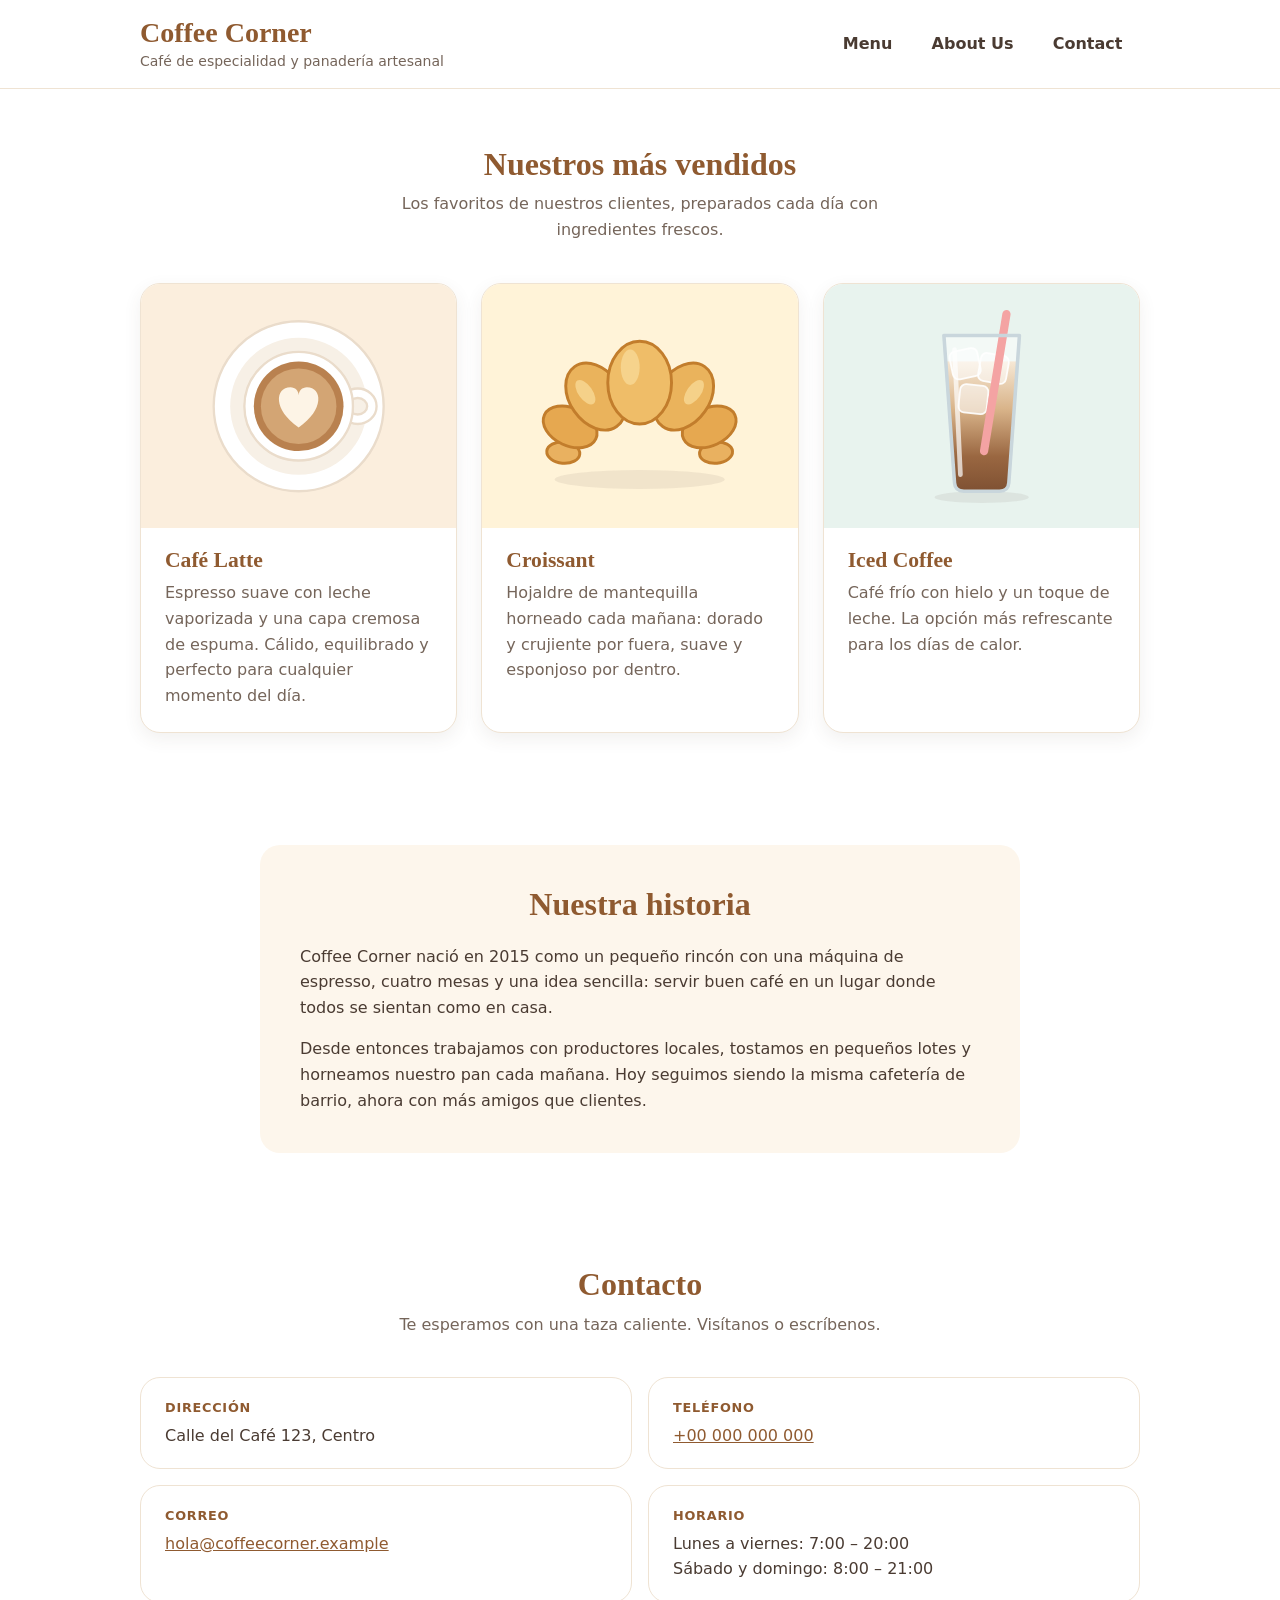
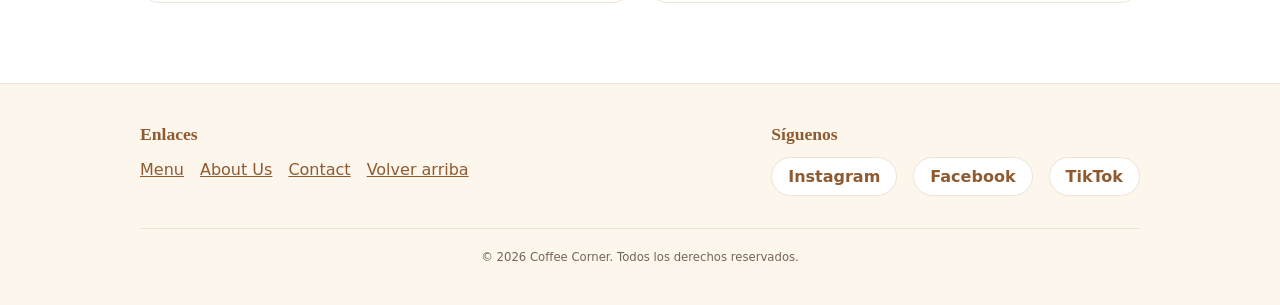
==== index.html @ d5e6cba1 "Add Coffee Corner landing page Single-file HTML/CSS page with header and nav, best-sellers cards (la" ====
<!DOCTYPE html>
<html lang="es">
<head>
  <meta charset="UTF-8">
  <meta name="viewport" content="width=device-width, initial-scale=1.0">
  <meta name="description" content="Coffee Corner: cafetería de barrio con café de especialidad y panadería artesanal.">
  <title>Coffee Corner</title>

  <style>
    /* ==========================================================
       1. VARIABLES Y ESTILOS BASE
       Los colores y el radio de los bordes están aquí arriba:
       cámbialos en un solo lugar y se actualiza toda la página.
       ========================================================== */
    :root {
      --color-fondo: #ffffff;
      --color-crema: #fdf6ec;      /* fondo suave de secciones y pie */
      --color-borde: #efe3d3;
      --color-texto: #4a3b32;
      --color-texto-suave: #75655a;
      --color-acento: #c8895a;
      --color-acento-oscuro: #8f5a30;  /* para títulos y enlaces (buen contraste) */
      --radio: 20px;
      --sombra: 0 6px 18px rgba(74, 59, 50, 0.08);
    }

    *,
    *::before,
    *::after {
      box-sizing: border-box;
    }

    html {
      scroll-behavior: smooth;
    }

    body {
      margin: 0;
      font-family: "Segoe UI", system-ui, -apple-system, Roboto, Helvetica, Arial, sans-serif;
      line-height: 1.6;
      color: var(--color-texto);
      background: var(--color-fondo);
    }

    h1, h2, h3 {
      font-family: Georgia, "Times New Roman", serif;
      line-height: 1.2;
      color: var(--color-acento-oscuro);
    }

    a {
      color: var(--color-acento-oscuro);
    }

    a:focus-visible {
      outline: 3px solid var(--color-acento);
      outline-offset: 3px;
      border-radius: 8px;
    }

    /* Contenedor que centra el contenido y limita su ancho */
    .contenedor {
      width: min(1000px, 100% - 2rem);
      margin-inline: auto;
    }

    /* ==========================================================
       2. ENCABEZADO (nombre + menú de navegación)
       ========================================================== */
    .encabezado {
      position: sticky;
      top: 0;
      z-index: 10;
      background: var(--color-fondo);
      border-bottom: 1px solid var(--color-borde);
    }

    .encabezado__contenido {
      display: flex;
      flex-wrap: wrap;
      align-items: center;
      justify-content: space-between;
      gap: 0.75rem 1.5rem;
      padding-block: 1rem;
    }

    .marca h1 {
      margin: 0;
      font-size: 1.75rem;
    }

    .marca p {
      margin: 0;
      font-size: 0.875rem;
      color: var(--color-texto-suave);
    }

    .menu-principal ul {
      display: flex;
      flex-wrap: wrap;
      gap: 0.25rem;
      margin: 0;
      padding: 0;
      list-style: none;
    }

    .menu-principal a {
      display: block;
      padding: 0.5rem 1.1rem;
      border-radius: 999px;
      color: var(--color-texto);
      font-weight: 600;
      text-decoration: none;
      transition: background-color 0.2s, color 0.2s;
    }

    .menu-principal a:hover {
      background: var(--color-crema);
      color: var(--color-acento-oscuro);
    }

    /* ==========================================================
       3. SECCIONES (estilos compartidos)
       ========================================================== */
    .seccion {
      padding-block: 3.5rem;
      scroll-margin-top: 5rem;   /* evita que el encabezado tape el título */
    }

    .seccion__titulo {
      margin: 0 0 0.5rem;
      text-align: center;
      font-size: 2rem;
    }

    .seccion__intro {
      max-width: 540px;
      margin: 0 auto 2.5rem;
      text-align: center;
      color: var(--color-texto-suave);
    }

    /* ==========================================================
       4. MÁS VENDIDOS (tarjetas)
       ========================================================== */
    .tarjetas {
      display: grid;
      grid-template-columns: repeat(auto-fit, minmax(240px, 1fr));
      gap: 1.5rem;
    }

    .tarjeta {
      overflow: hidden;
      background: var(--color-fondo);
      border: 1px solid var(--color-borde);
      border-radius: var(--radio);
      box-shadow: var(--sombra);
      transition: transform 0.2s;
    }

    .tarjeta:hover {
      transform: translateY(-4px);
    }

    /* Zona de la imagen: cada tarjeta define su color de fondo con --tono */
    .tarjeta__imagen {
      margin: 0;
      padding: 1rem;
      background: var(--tono, var(--color-crema));
    }

    .tarjeta__imagen svg {
      display: block;
      width: 100%;
      height: auto;
    }

    .tarjeta__texto {
      padding: 1.25rem 1.5rem 1.5rem;
    }

    .tarjeta__texto h3 {
      margin: 0 0 0.4rem;
      font-size: 1.35rem;
    }

    .tarjeta__texto p {
      margin: 0;
      color: var(--color-texto-suave);
    }

    /* ==========================================================
       5. NUESTRA HISTORIA
       ========================================================== */
    .historia {
      max-width: 760px;
      margin-inline: auto;
      padding: 2.5rem;
      background: var(--color-crema);
      border-radius: var(--radio);
    }

    .historia .seccion__titulo {
      margin-bottom: 1.25rem;
    }

    .historia p {
      margin: 0 0 1rem;
    }

    .historia p:last-child {
      margin-bottom: 0;
    }

    /* ==========================================================
       6. CONTACTO
       ========================================================== */
    .contacto {
      display: grid;
      grid-template-columns: repeat(2, 1fr);   /* 2 x 2 en pantallas grandes */
      gap: 1rem;
      font-style: normal;   /* <address> viene en cursiva por defecto */
    }

    .contacto__dato {
      margin: 0;            /* quita el margen que trae <dl> por defecto */
      padding: 1.25rem 1.5rem;
      border: 1px solid var(--color-borde);
      border-radius: var(--radio);
      overflow-wrap: anywhere;   /* evita que un correo largo se salga de la caja */
    }

    .contacto__dato dt {
      margin-bottom: 0.25rem;
      font-size: 0.8rem;
      font-weight: 700;
      letter-spacing: 0.06em;
      text-transform: uppercase;
      color: var(--color-acento-oscuro);
    }

    .contacto__dato dd {
      margin: 0;
    }

    /* ==========================================================
       7. PIE DE PÁGINA
       ========================================================== */
    .pie {
      margin-top: 1.5rem;
      padding-block: 2.5rem 1.5rem;
      background: var(--color-crema);
      border-top: 1px solid var(--color-borde);
    }

    .pie__enlaces {
      display: flex;
      flex-wrap: wrap;
      justify-content: space-between;
      gap: 1.5rem 3rem;
    }

    .pie h2 {
      margin: 0 0 0.75rem;
      font-size: 1.1rem;
    }

    .pie ul {
      display: flex;
      flex-wrap: wrap;
      gap: 0.5rem 1rem;
      margin: 0;
      padding: 0;
      list-style: none;
    }

    /* Las redes sociales se muestran como "píldoras" redondeadas */
    .pie__redes a {
      display: inline-block;
      padding: 0.35rem 1rem;
      background: var(--color-fondo);
      border: 1px solid var(--color-borde);
      border-radius: 999px;
      text-decoration: none;
      font-weight: 600;
      transition: background-color 0.2s;
    }

    .pie__redes a:hover {
      background: var(--color-borde);
    }

    .pie__derechos {
      margin-top: 2rem;
      padding-top: 1rem;
      border-top: 1px solid var(--color-borde);
      text-align: center;
      font-size: 0.875rem;
      color: var(--color-texto-suave);
    }

    /* ==========================================================
       8. AJUSTES PARA PANTALLAS PEQUEÑAS Y ACCESIBILIDAD
       ========================================================== */
    @media (max-width: 600px) {
      .encabezado__contenido {
        justify-content: center;
        text-align: center;
      }

      .seccion {
        padding-block: 2.5rem;
      }

      .historia {
        padding: 1.5rem;
      }

      .contacto {
        grid-template-columns: 1fr;   /* una columna en móvil */
      }
    }

    @media (prefers-reduced-motion: reduce) {
      html {
        scroll-behavior: auto;
      }

      .tarjeta {
        transition: none;
      }

      .tarjeta:hover {
        transform: none;
      }
    }
  </style>
</head>

<body id="inicio">

  <!-- ================= ENCABEZADO ================= -->
  <header class="encabezado">
    <div class="contenedor encabezado__contenido">

      <div class="marca">
        <h1>Coffee Corner</h1>
        <p>Café de especialidad y panadería artesanal</p>
      </div>

      <nav class="menu-principal" aria-label="Menú principal">
        <ul>
          <li><a href="#menu">Menu</a></li>
          <li><a href="#about">About Us</a></li>
          <li><a href="#contact">Contact</a></li>
        </ul>
      </nav>

    </div>
  </header>

  <!-- ================= CONTENIDO PRINCIPAL ================= -->
  <main>

    <!-- ---------- Más vendidos ---------- -->
    <section id="menu" class="seccion contenedor" aria-labelledby="titulo-menu">
      <h2 id="titulo-menu" class="seccion__titulo">Nuestros más vendidos</h2>
      <p class="seccion__intro">
        Los favoritos de nuestros clientes, preparados cada día con ingredientes frescos.
      </p>

      <div class="tarjetas">

        <!-- Tarjeta 1: Café latte -->
        <article class="tarjeta">
          <figure class="tarjeta__imagen" style="--tono: #fbeedd;">
            <svg viewBox="0 0 240 180" role="img" aria-label="Taza de café latte con un corazón de espuma, vista desde arriba">
              <!-- Platillo -->
              <circle cx="120" cy="90" r="72" fill="#ffffff" stroke="#eadccb" stroke-width="2"/>
              <circle cx="120" cy="90" r="58" fill="#f7f0e6"/>
              <!-- Asa de la taza -->
              <ellipse cx="170" cy="90" rx="12" ry="11" fill="none" stroke="#eadccb" stroke-width="10"/>
              <ellipse cx="170" cy="90" rx="12" ry="11" fill="none" stroke="#ffffff" stroke-width="6"/>
              <!-- Taza y café -->
              <circle cx="120" cy="90" r="46" fill="#ffffff" stroke="#eadccb" stroke-width="2"/>
              <circle cx="120" cy="90" r="38" fill="#b9814f"/>
              <circle cx="120" cy="90" r="32" fill="#d3a574"/>
              <!-- Corazón de espuma (latte art) -->
              <path d="M120 108 C98 93 100 74 113 74 C117 74 120 77 120 81 C120 77 123 74 127 74 C140 74 142 93 120 108 Z" fill="#fdf4e6"/>
            </svg>
          </figure>
          <div class="tarjeta__texto">
            <h3>Café Latte</h3>
            <p>Espresso suave con leche vaporizada y una capa cremosa de espuma. Cálido, equilibrado y perfecto para cualquier momento del día.</p>
          </div>
        </article>

        <!-- Tarjeta 2: Croissant -->
        <article class="tarjeta">
          <figure class="tarjeta__imagen" style="--tono: #fff3d8;">
            <svg viewBox="0 0 240 180" role="img" aria-label="Croissant dorado">
              <!-- Sombra -->
              <ellipse cx="120" cy="152" rx="72" ry="8" fill="#4a3b32" opacity="0.08"/>
              <!-- Cada tramo del croissant es una elipse girada siguiendo un arco -->
              <g stroke="#c27d2c" stroke-width="2.5">
                <!-- Puntas -->
                <g transform="translate(55.3 129.3) rotate(-85)"><ellipse rx="9" ry="14" fill="#e9b160"/></g>
                <g transform="translate(184.7 129.3) rotate(85)"><ellipse rx="9" ry="14" fill="#e9b160"/></g>
                <!-- Tramos exteriores -->
                <g transform="translate(61.1 107.5) rotate(-65)"><ellipse rx="16" ry="24" fill="#e6a850"/></g>
                <g transform="translate(178.9 107.5) rotate(65)"><ellipse rx="16" ry="24" fill="#e6a850"/></g>
                <!-- Tramos intermedios -->
                <g transform="translate(82.7 81.8) rotate(-35)">
                  <ellipse rx="22" ry="31" fill="#eab35c"/>
                  <ellipse cx="-5" cy="-8" rx="6" ry="12" fill="#f8d995" stroke="none" opacity="0.8"/>
                </g>
                <g transform="translate(157.3 81.8) rotate(35)">
                  <ellipse rx="22" ry="31" fill="#eab35c"/>
                  <ellipse cx="5" cy="-8" rx="6" ry="12" fill="#f8d995" stroke="none" opacity="0.8"/>
                </g>
                <!-- Tramo central (el más grande, va encima) -->
                <ellipse cx="120" cy="70" rx="27" ry="35" fill="#efbd68"/>
                <ellipse cx="112" cy="57" rx="8" ry="15" fill="#f8d995" stroke="none" opacity="0.8"/>
              </g>
            </svg>
          </figure>
          <div class="tarjeta__texto">
            <h3>Croissant</h3>
            <p>Hojaldre de mantequilla horneado cada mañana: dorado y crujiente por fuera, suave y esponjoso por dentro.</p>
          </div>
        </article>

        <!-- Tarjeta 3: Iced coffee -->
        <article class="tarjeta">
          <figure class="tarjeta__imagen" style="--tono: #e8f3ee;">
            <svg viewBox="0 0 240 180" role="img" aria-label="Vaso de iced coffee con hielo y pajilla">
              <defs>
                <!-- Forma interior del vaso: recorta el café para que no se salga -->
                <clipPath id="forma-vaso">
                  <path d="M88 30 L152 30 L143 155 Q142.5 162 135 162 L105 162 Q97.5 162 97 155 Z"/>
                </clipPath>
                <!-- Degradado de leche (arriba) a café (abajo) -->
                <linearGradient id="degradado-cafe" x1="0" y1="0" x2="0" y2="1">
                  <stop offset="0" stop-color="#f6e8d5"/>
                  <stop offset="0.35" stop-color="#d9b48a"/>
                  <stop offset="0.7" stop-color="#9a6741"/>
                  <stop offset="1" stop-color="#7a4d30"/>
                </linearGradient>
              </defs>

              <!-- Sombra -->
              <ellipse cx="120" cy="167" rx="40" ry="5" fill="#4a3b32" opacity="0.08"/>
              <!-- Vidrio vacío -->
              <path d="M88 30 L152 30 L143 155 Q142.5 162 135 162 L105 162 Q97.5 162 97 155 Z" fill="#ffffff" fill-opacity="0.5"/>
              <!-- Café con leche -->
              <g clip-path="url(#forma-vaso)">
                <rect x="80" y="52" width="80" height="115" fill="url(#degradado-cafe)"/>
              </g>
              <!-- Cubos de hielo -->
              <g fill="#ffffff" fill-opacity="0.55" stroke="#ffffff" stroke-opacity="0.9" stroke-width="1.5">
                <rect x="94" y="42" width="24" height="24" rx="5" transform="rotate(-12 106 54)"/>
                <rect x="118" y="46" width="24" height="24" rx="5" transform="rotate(10 130 58)"/>
                <rect x="101" y="72" width="24" height="24" rx="5" transform="rotate(6 113 84)"/>
              </g>
              <!-- Pajilla -->
              <line x1="141" y1="12" x2="122" y2="128" stroke="#f4a3a3" stroke-width="7" stroke-linecap="round"/>
              <!-- Contorno y brillo del vaso -->
              <path d="M88 30 L152 30 L143 155 Q142.5 162 135 162 L105 162 Q97.5 162 97 155 Z" fill="none" stroke="#c9d6dc" stroke-width="3" stroke-linejoin="round"/>
              <path d="M97 42 L102 148" stroke="#ffffff" stroke-width="4" stroke-linecap="round" opacity="0.7"/>
            </svg>
          </figure>
          <div class="tarjeta__texto">
            <h3>Iced Coffee</h3>
            <p>Café frío con hielo y un toque de leche. La opción más refrescante para los días de calor.</p>
          </div>
        </article>

      </div>
    </section>

    <!-- ---------- Nuestra historia ---------- -->
    <section id="about" class="seccion contenedor" aria-labelledby="titulo-historia">
      <div class="historia">
        <h2 id="titulo-historia" class="seccion__titulo">Nuestra historia</h2>
        <p>
          Coffee Corner nació en 2015 como un pequeño rincón con una máquina de espresso,
          cuatro mesas y una idea sencilla: servir buen café en un lugar donde todos se
          sientan como en casa.
        </p>
        <p>
          Desde entonces trabajamos con productores locales, tostamos en pequeños lotes y
          horneamos nuestro pan cada mañana. Hoy seguimos siendo la misma cafetería de barrio,
          ahora con más amigos que clientes.
        </p>
      </div>
    </section>

    <!-- ---------- Contacto ---------- -->
    <section id="contact" class="seccion contenedor" aria-labelledby="titulo-contacto">
      <h2 id="titulo-contacto" class="seccion__titulo">Contacto</h2>
      <p class="seccion__intro">
        Te esperamos con una taza caliente. Visítanos o escríbenos.
      </p>

      <address class="contacto">
        <dl class="contacto__dato">
          <dt>Dirección</dt>
          <dd>Calle del Café 123, Centro</dd>
        </dl>
        <dl class="contacto__dato">
          <dt>Teléfono</dt>
          <dd><a href="tel:+00000000000">+00 000 000 000</a></dd>
        </dl>
        <dl class="contacto__dato">
          <dt>Correo</dt>
          <dd><a href="mailto:hola@coffeecorner.example">hola@coffeecorner.example</a></dd>
        </dl>
        <dl class="contacto__dato">
          <dt>Horario</dt>
          <dd>Lunes a viernes: 7:00 – 20:00<br>Sábado y domingo: 8:00 – 21:00</dd>
        </dl>
      </address>
    </section>

  </main>

  <!-- ================= PIE DE PÁGINA ================= -->
  <footer class="pie">
    <div class="contenedor">

      <div class="pie__enlaces">
        <nav aria-label="Enlaces del sitio">
          <h2>Enlaces</h2>
          <ul>
            <li><a href="#menu">Menu</a></li>
            <li><a href="#about">About Us</a></li>
            <li><a href="#contact">Contact</a></li>
            <li><a href="#inicio">Volver arriba</a></li>
          </ul>
        </nav>

        <nav class="pie__redes" aria-label="Redes sociales">
          <h2>Síguenos</h2>
          <ul>
            <li><a href="#">Instagram</a></li>
            <li><a href="#">Facebook</a></li>
            <li><a href="#">TikTok</a></li>
          </ul>
        </nav>
      </div>

      <p class="pie__derechos">
        <small>&copy; 2026 Coffee Corner. Todos los derechos reservados.</small>
      </p>

    </div>
  </footer>

</body>
</html>
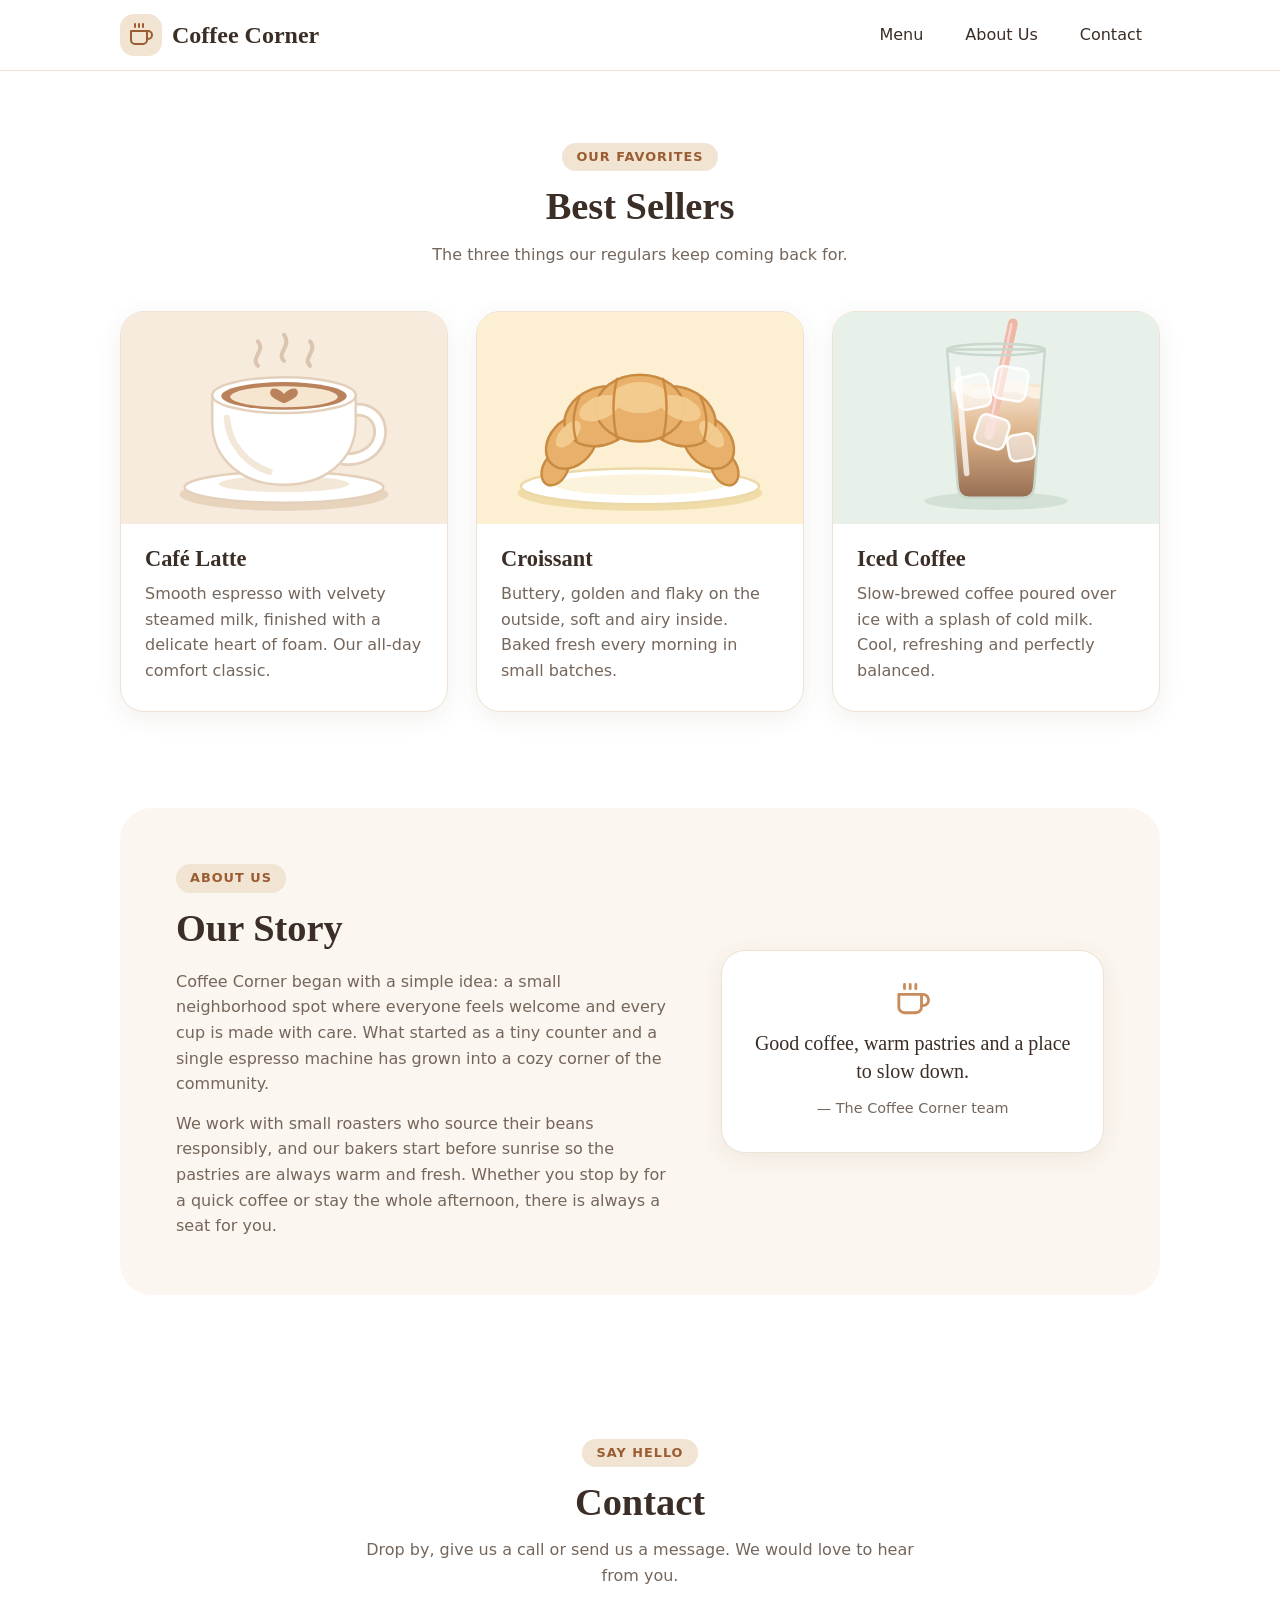
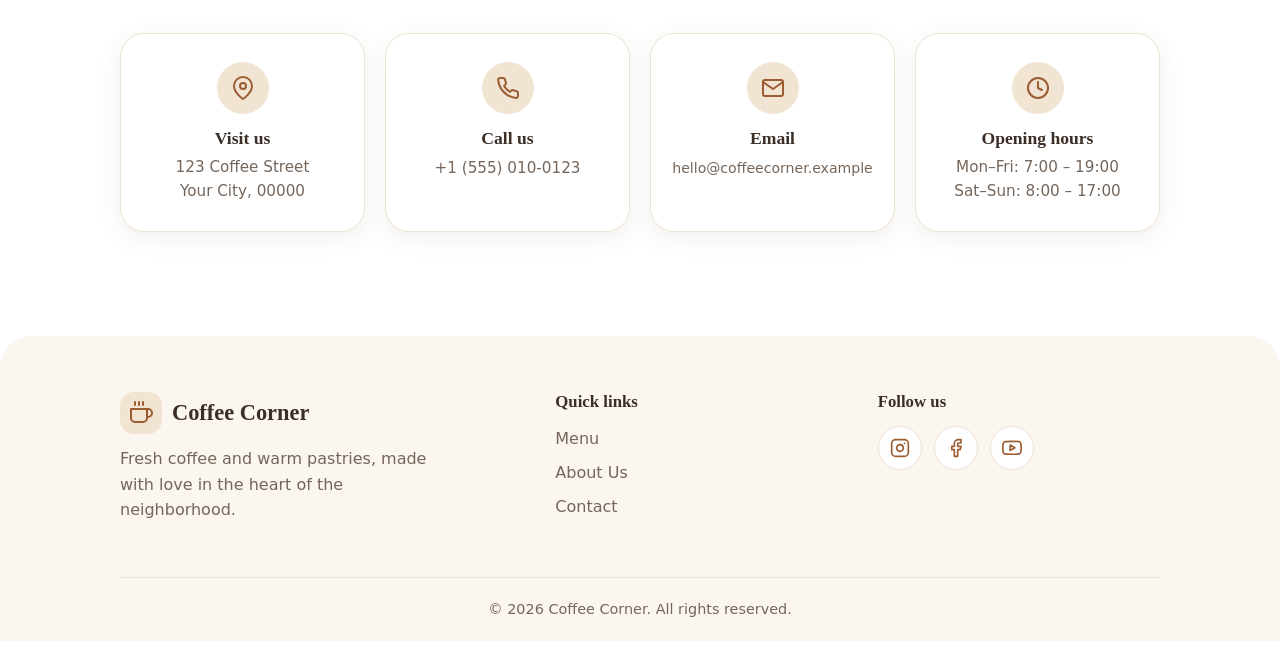
==== commit 3a54d658: "Add Coffee Corner landing page Single-file HTML/CSS site with header and nav (Menu, About Us, Contac" ====
--- a/index.html
+++ b/index.html
@@ -1,558 +1,625 @@
 <!DOCTYPE html>
-<html lang="es">
+<html lang="en">
 <head>
   <meta charset="UTF-8">
-  <meta name="viewport" content="width=device-width, initial-scale=1.0">
-  <meta name="description" content="Coffee Corner: cafetería de barrio con café de especialidad y panadería artesanal.">
+  <meta name="viewport" content="width=device-width, initial-scale=1">
   <title>Coffee Corner</title>
-
+  <meta name="description" content="Coffee Corner – fresh coffee and warm pastries in a cozy neighborhood café.">
   <style>
-    /* ==========================================================
-       1. VARIABLES Y ESTILOS BASE
-       Los colores y el radio de los bordes están aquí arriba:
-       cámbialos en un solo lugar y se actualiza toda la página.
-       ========================================================== */
+    /* ---------- Design tokens ---------- */
     :root {
-      --color-fondo: #ffffff;
-      --color-crema: #fdf6ec;      /* fondo suave de secciones y pie */
-      --color-borde: #efe3d3;
-      --color-texto: #4a3b32;
-      --color-texto-suave: #75655a;
-      --color-acento: #c8895a;
-      --color-acento-oscuro: #8f5a30;  /* para títulos y enlaces (buen contraste) */
-      --radio: 20px;
-      --sombra: 0 6px 18px rgba(74, 59, 50, 0.08);
-    }
-
-    *,
-    *::before,
-    *::after {
-      box-sizing: border-box;
-    }
-
-    html {
-      scroll-behavior: smooth;
-    }
+      --white: #ffffff;
+      --ink: #3b2e26;
+      --muted: #75665b;
+      --cream: #fbf6ef;
+      --sand: #f1e4d3;
+      --line: #eee2d4;
+      --caramel: #c98b5a;
+      --caramel-deep: #9a5c30;
+      --radius: 24px;
+      --shadow: 0 6px 24px rgba(92, 64, 40, 0.08);
+      --shadow-hover: 0 14px 32px rgba(92, 64, 40, 0.14);
+      --serif: Georgia, "Times New Roman", serif;
+      --sans: system-ui, -apple-system, "Segoe UI", Roboto, "Helvetica Neue", Arial, sans-serif;
+      color-scheme: light;
+    }
+
+    /* ---------- Base ---------- */
+    *, *::before, *::after { box-sizing: border-box; }
+
+    html { scroll-behavior: smooth; }
 
     body {
       margin: 0;
-      font-family: "Segoe UI", system-ui, -apple-system, Roboto, Helvetica, Arial, sans-serif;
+      background: var(--white);
+      color: var(--ink);
+      font-family: var(--sans);
       line-height: 1.6;
-      color: var(--color-texto);
-      background: var(--color-fondo);
-    }
-
-    h1, h2, h3 {
-      font-family: Georgia, "Times New Roman", serif;
-      line-height: 1.2;
-      color: var(--color-acento-oscuro);
-    }
-
-    a {
-      color: var(--color-acento-oscuro);
-    }
-
-    a:focus-visible {
-      outline: 3px solid var(--color-acento);
+      -webkit-font-smoothing: antialiased;
+    }
+
+    img, svg { display: block; max-width: 100%; }
+
+    a { color: var(--caramel-deep); }
+
+    h1, h2, h3 { font-family: var(--serif); line-height: 1.2; margin: 0; }
+
+    :focus-visible {
+      outline: 3px solid var(--caramel);
       outline-offset: 3px;
       border-radius: 8px;
     }
 
-    /* Contenedor que centra el contenido y limita su ancho */
-    .contenedor {
-      width: min(1000px, 100% - 2rem);
+    .container {
+      width: 100%;
+      max-width: 1080px;
       margin-inline: auto;
-    }
-
-    /* ==========================================================
-       2. ENCABEZADO (nombre + menú de navegación)
-       ========================================================== */
-    .encabezado {
+      padding-inline: 20px;
+    }
+
+    .skip-link {
+      position: absolute;
+      left: 16px;
+      top: -60px;
+      background: var(--ink);
+      color: var(--white);
+      padding: 10px 16px;
+      border-radius: 999px;
+      z-index: 20;
+      transition: top .2s;
+    }
+    .skip-link:focus { top: 12px; }
+
+    .sr-only {
+      position: absolute;
+      width: 1px; height: 1px;
+      overflow: hidden;
+      clip: rect(0 0 0 0);
+      white-space: nowrap;
+    }
+
+    /* ---------- Header ---------- */
+    .site-header {
       position: sticky;
       top: 0;
       z-index: 10;
-      background: var(--color-fondo);
-      border-bottom: 1px solid var(--color-borde);
-    }
-
-    .encabezado__contenido {
+      background: rgba(255, 255, 255, 0.94);
+      backdrop-filter: blur(8px);
+      border-bottom: 1px solid var(--line);
+    }
+
+    .header-inner {
       display: flex;
-      flex-wrap: wrap;
       align-items: center;
       justify-content: space-between;
-      gap: 0.75rem 1.5rem;
-      padding-block: 1rem;
-    }
-
-    .marca h1 {
-      margin: 0;
-      font-size: 1.75rem;
-    }
-
-    .marca p {
-      margin: 0;
-      font-size: 0.875rem;
-      color: var(--color-texto-suave);
-    }
-
-    .menu-principal ul {
+      flex-wrap: wrap;
+      gap: 8px 24px;
+      padding-block: 14px;
+    }
+
+    .brand { font-size: 1.5rem; font-weight: 700; }
+
+    .brand a {
+      display: inline-flex;
+      align-items: center;
+      gap: 10px;
+      color: var(--ink);
+      text-decoration: none;
+    }
+
+    .brand-mark {
+      display: grid;
+      place-items: center;
+      width: 42px;
+      height: 42px;
+      border-radius: 14px;
+      background: var(--sand);
+      color: var(--caramel-deep);
+    }
+    .brand-mark svg { width: 24px; height: 24px; }
+
+    .nav-list {
       display: flex;
-      flex-wrap: wrap;
-      gap: 0.25rem;
+      gap: 6px;
       margin: 0;
       padding: 0;
       list-style: none;
     }
 
-    .menu-principal a {
+    .nav-list a {
       display: block;
-      padding: 0.5rem 1.1rem;
+      padding: 8px 18px;
       border-radius: 999px;
-      color: var(--color-texto);
+      color: var(--ink);
+      font-weight: 500;
+      text-decoration: none;
+      transition: background-color .2s, color .2s;
+    }
+    .nav-list a:hover { background: var(--sand); color: var(--caramel-deep); }
+
+    /* ---------- Sections ---------- */
+    section[id] { scroll-margin-top: 80px; }
+
+    .section { padding-block: 72px; }
+
+    .section-head {
+      max-width: 560px;
+      margin: 0 auto 44px;
+      text-align: center;
+    }
+
+    .eyebrow {
+      display: inline-block;
+      margin-bottom: 12px;
+      padding: 4px 14px;
+      border-radius: 999px;
+      background: var(--sand);
+      color: var(--caramel-deep);
+      font-size: .8rem;
       font-weight: 600;
-      text-decoration: none;
-      transition: background-color 0.2s, color 0.2s;
-    }
-
-    .menu-principal a:hover {
-      background: var(--color-crema);
-      color: var(--color-acento-oscuro);
-    }
-
-    /* ==========================================================
-       3. SECCIONES (estilos compartidos)
-       ========================================================== */
-    .seccion {
-      padding-block: 3.5rem;
-      scroll-margin-top: 5rem;   /* evita que el encabezado tape el título */
-    }
-
-    .seccion__titulo {
-      margin: 0 0 0.5rem;
+      letter-spacing: .08em;
+      text-transform: uppercase;
+    }
+
+    .section-head h2 { font-size: clamp(1.8rem, 4vw, 2.4rem); }
+
+    .section-head p { margin: 12px 0 0; color: var(--muted); }
+
+    /* ---------- Best sellers ---------- */
+    .cards {
+      display: grid;
+      grid-template-columns: repeat(3, 1fr);
+      gap: 28px;
+    }
+
+    .card {
+      overflow: hidden;
+      background: var(--white);
+      border: 1px solid var(--line);
+      border-radius: var(--radius);
+      box-shadow: var(--shadow);
+      transition: transform .25s ease, box-shadow .25s ease;
+    }
+    .card:hover { transform: translateY(-4px); box-shadow: var(--shadow-hover); }
+
+    .card figure { margin: 0; aspect-ratio: 400 / 260; }
+    .card figure svg { width: 100%; height: 100%; }
+
+    .card-body { padding: 22px 24px 28px; }
+
+    .card h3 { font-size: 1.4rem; margin-bottom: 8px; }
+
+    .card p { margin: 0; color: var(--muted); }
+
+    /* ---------- About ---------- */
+    .about-panel {
+      display: grid;
+      grid-template-columns: 1.3fr 1fr;
+      align-items: center;
+      gap: 48px;
+      padding: 56px;
+      background: var(--cream);
+      border-radius: 32px;
+    }
+
+    .about-panel h2 { font-size: clamp(1.8rem, 4vw, 2.4rem); margin-bottom: 18px; }
+
+    .about-panel p { margin: 0 0 14px; color: var(--muted); }
+    .about-panel p:last-child { margin-bottom: 0; }
+
+    .quote {
+      margin: 0;
+      padding: 32px 28px;
+      background: var(--white);
+      border: 1px solid var(--line);
+      border-radius: var(--radius);
+      box-shadow: var(--shadow);
       text-align: center;
-      font-size: 2rem;
-    }
-
-    .seccion__intro {
-      max-width: 540px;
-      margin: 0 auto 2.5rem;
+    }
+
+    .quote svg { width: 34px; height: 34px; margin: 0 auto 12px; color: var(--caramel); }
+
+    .quote p {
+      margin: 0 0 12px;
+      font-family: var(--serif);
+      font-size: 1.25rem;
+      line-height: 1.4;
+      color: var(--ink);
+    }
+
+    .quote footer { color: var(--muted); font-size: .9rem; }
+
+    /* ---------- Contact ---------- */
+    .contact-grid {
+      display: grid;
+      grid-template-columns: repeat(4, 1fr);
+      gap: 20px;
+    }
+
+    .contact-card {
+      padding: 28px 16px;
+      background: var(--white);
+      border: 1px solid var(--line);
+      border-radius: var(--radius);
+      box-shadow: var(--shadow);
       text-align: center;
-      color: var(--color-texto-suave);
-    }
-
-    /* ==========================================================
-       4. MÁS VENDIDOS (tarjetas)
-       ========================================================== */
-    .tarjetas {
+    }
+
+    .icon-circle {
       display: grid;
-      grid-template-columns: repeat(auto-fit, minmax(240px, 1fr));
-      gap: 1.5rem;
-    }
-
-    .tarjeta {
-      overflow: hidden;
-      background: var(--color-fondo);
-      border: 1px solid var(--color-borde);
-      border-radius: var(--radio);
-      box-shadow: var(--sombra);
-      transition: transform 0.2s;
-    }
-
-    .tarjeta:hover {
-      transform: translateY(-4px);
-    }
-
-    /* Zona de la imagen: cada tarjeta define su color de fondo con --tono */
-    .tarjeta__imagen {
-      margin: 0;
-      padding: 1rem;
-      background: var(--tono, var(--color-crema));
-    }
-
-    .tarjeta__imagen svg {
-      display: block;
-      width: 100%;
-      height: auto;
-    }
-
-    .tarjeta__texto {
-      padding: 1.25rem 1.5rem 1.5rem;
-    }
-
-    .tarjeta__texto h3 {
-      margin: 0 0 0.4rem;
-      font-size: 1.35rem;
-    }
-
-    .tarjeta__texto p {
-      margin: 0;
-      color: var(--color-texto-suave);
-    }
-
-    /* ==========================================================
-       5. NUESTRA HISTORIA
-       ========================================================== */
-    .historia {
-      max-width: 760px;
-      margin-inline: auto;
-      padding: 2.5rem;
-      background: var(--color-crema);
-      border-radius: var(--radio);
-    }
-
-    .historia .seccion__titulo {
-      margin-bottom: 1.25rem;
-    }
-
-    .historia p {
-      margin: 0 0 1rem;
-    }
-
-    .historia p:last-child {
-      margin-bottom: 0;
-    }
-
-    /* ==========================================================
-       6. CONTACTO
-       ========================================================== */
-    .contacto {
+      place-items: center;
+      width: 52px;
+      height: 52px;
+      margin: 0 auto 14px;
+      border-radius: 50%;
+      background: var(--sand);
+      color: var(--caramel-deep);
+    }
+    .icon-circle svg { width: 24px; height: 24px; }
+
+    .contact-card h3 { font-size: 1.1rem; margin-bottom: 6px; }
+
+    .contact-card p, .contact-card a { margin: 0; color: var(--muted); font-style: normal; font-size: .95rem; }
+    .contact-card a { text-decoration: none; overflow-wrap: anywhere; }
+    .contact-card a[href^="mailto"] { font-size: .88rem; }
+    .contact-card a:hover { color: var(--caramel-deep); text-decoration: underline; }
+
+    /* ---------- Footer ---------- */
+    .site-footer {
+      margin-top: 32px;
+      padding-top: 56px;
+      background: var(--cream);
+      border-radius: 32px 32px 0 0;
+    }
+
+    .footer-grid {
       display: grid;
-      grid-template-columns: repeat(2, 1fr);   /* 2 x 2 en pantallas grandes */
-      gap: 1rem;
-      font-style: normal;   /* <address> viene en cursiva por defecto */
-    }
-
-    .contacto__dato {
-      margin: 0;            /* quita el margen que trae <dl> por defecto */
-      padding: 1.25rem 1.5rem;
-      border: 1px solid var(--color-borde);
-      border-radius: var(--radio);
-      overflow-wrap: anywhere;   /* evita que un correo largo se salga de la caja */
-    }
-
-    .contacto__dato dt {
-      margin-bottom: 0.25rem;
-      font-size: 0.8rem;
-      font-weight: 700;
-      letter-spacing: 0.06em;
-      text-transform: uppercase;
-      color: var(--color-acento-oscuro);
-    }
-
-    .contacto__dato dd {
-      margin: 0;
-    }
-
-    /* ==========================================================
-       7. PIE DE PÁGINA
-       ========================================================== */
-    .pie {
-      margin-top: 1.5rem;
-      padding-block: 2.5rem 1.5rem;
-      background: var(--color-crema);
-      border-top: 1px solid var(--color-borde);
-    }
-
-    .pie__enlaces {
-      display: flex;
-      flex-wrap: wrap;
-      justify-content: space-between;
-      gap: 1.5rem 3rem;
-    }
-
-    .pie h2 {
-      margin: 0 0 0.75rem;
-      font-size: 1.1rem;
-    }
-
-    .pie ul {
-      display: flex;
-      flex-wrap: wrap;
-      gap: 0.5rem 1rem;
-      margin: 0;
-      padding: 0;
-      list-style: none;
-    }
-
-    /* Las redes sociales se muestran como "píldoras" redondeadas */
-    .pie__redes a {
-      display: inline-block;
-      padding: 0.35rem 1rem;
-      background: var(--color-fondo);
-      border: 1px solid var(--color-borde);
-      border-radius: 999px;
-      text-decoration: none;
-      font-weight: 600;
-      transition: background-color 0.2s;
-    }
-
-    .pie__redes a:hover {
-      background: var(--color-borde);
-    }
-
-    .pie__derechos {
-      margin-top: 2rem;
-      padding-top: 1rem;
-      border-top: 1px solid var(--color-borde);
+      grid-template-columns: 1.4fr 1fr 1fr;
+      gap: 40px;
+      padding-bottom: 40px;
+    }
+
+    .footer-brand { display: flex; align-items: center; gap: 10px; font-family: var(--serif); font-size: 1.4rem; font-weight: 700; }
+
+    .footer-grid p { margin: 12px 0 0; color: var(--muted); max-width: 320px; }
+
+    .footer-title { margin-bottom: 14px; font-size: 1.05rem; }
+
+    .footer-links { margin: 0; padding: 0; list-style: none; display: grid; gap: 8px; }
+    .footer-links a { color: var(--muted); text-decoration: none; }
+    .footer-links a:hover { color: var(--caramel-deep); text-decoration: underline; }
+
+    .social { display: flex; gap: 12px; margin: 0; padding: 0; list-style: none; }
+
+    .social a {
+      display: grid;
+      place-items: center;
+      width: 44px;
+      height: 44px;
+      border-radius: 50%;
+      background: var(--white);
+      border: 1px solid var(--line);
+      color: var(--caramel-deep);
+      transition: background-color .2s, color .2s, transform .2s;
+    }
+    .social a:hover { background: var(--caramel); color: var(--white); transform: translateY(-2px); }
+    .social svg { width: 20px; height: 20px; }
+
+    .copyright {
+      padding-block: 20px;
+      border-top: 1px solid var(--line);
       text-align: center;
-      font-size: 0.875rem;
-      color: var(--color-texto-suave);
-    }
-
-    /* ==========================================================
-       8. AJUSTES PARA PANTALLAS PEQUEÑAS Y ACCESIBILIDAD
-       ========================================================== */
-    @media (max-width: 600px) {
-      .encabezado__contenido {
-        justify-content: center;
-        text-align: center;
+      color: var(--muted);
+      font-size: .9rem;
+    }
+
+    /* ---------- Responsive ---------- */
+    @media (max-width: 1100px) {
+      .contact-grid { grid-template-columns: repeat(2, 1fr); }
+    }
+
+    @media (max-width: 900px) {
+      .cards {
+        grid-template-columns: 1fr;
+        max-width: 480px;
+        margin-inline: auto;
       }
-
-      .seccion {
-        padding-block: 2.5rem;
-      }
-
-      .historia {
-        padding: 1.5rem;
-      }
-
-      .contacto {
-        grid-template-columns: 1fr;   /* una columna en móvil */
-      }
+      .about-panel { grid-template-columns: 1fr; gap: 32px; padding: 40px 28px; }
+      .footer-grid { grid-template-columns: 1fr 1fr; }
+      .footer-grid > :first-child { grid-column: 1 / -1; }
+    }
+
+    @media (max-width: 560px) {
+      .section { padding-block: 52px; }
+      .header-inner { justify-content: center; }
+      .contact-grid { grid-template-columns: 1fr; }
+      .about-panel { padding: 32px 20px; border-radius: 24px; }
+      .footer-grid { grid-template-columns: 1fr; gap: 28px; }
     }
 
     @media (prefers-reduced-motion: reduce) {
-      html {
-        scroll-behavior: auto;
-      }
-
-      .tarjeta {
-        transition: none;
-      }
-
-      .tarjeta:hover {
-        transform: none;
-      }
+      html { scroll-behavior: auto; }
+      * { transition: none !important; }
+      .card:hover, .social a:hover { transform: none; }
     }
   </style>
 </head>
-
-<body id="inicio">
-
-  <!-- ================= ENCABEZADO ================= -->
-  <header class="encabezado">
-    <div class="contenedor encabezado__contenido">
-
-      <div class="marca">
-        <h1>Coffee Corner</h1>
-        <p>Café de especialidad y panadería artesanal</p>
-      </div>
-
-      <nav class="menu-principal" aria-label="Menú principal">
-        <ul>
+<body id="top">
+
+  <!-- Reusable icons -->
+  <svg width="0" height="0" style="position:absolute" aria-hidden="true" focusable="false">
+    <symbol id="i-cup" viewBox="0 0 24 24" fill="none" stroke="currentColor" stroke-width="2" stroke-linecap="round" stroke-linejoin="round">
+      <path d="M18 8h1a4 4 0 0 1 0 8h-1"/>
+      <path d="M2 8h16v9a4 4 0 0 1-4 4H6a4 4 0 0 1-4-4V8z"/>
+      <path d="M6 1v3M10 1v3M14 1v3"/>
+    </symbol>
+    <symbol id="i-pin" viewBox="0 0 24 24" fill="none" stroke="currentColor" stroke-width="2" stroke-linecap="round" stroke-linejoin="round">
+      <path d="M21 10c0 7-9 13-9 13s-9-6-9-13a9 9 0 0 1 18 0z"/>
+      <circle cx="12" cy="10" r="3"/>
+    </symbol>
+    <symbol id="i-phone" viewBox="0 0 24 24" fill="none" stroke="currentColor" stroke-width="2" stroke-linecap="round" stroke-linejoin="round">
+      <path d="M22 16.92v3a2 2 0 0 1-2.18 2 19.79 19.79 0 0 1-8.63-3.07 19.5 19.5 0 0 1-6-6 19.79 19.79 0 0 1-3.07-8.67A2 2 0 0 1 4.11 2h3a2 2 0 0 1 2 1.72 12.84 12.84 0 0 0 .7 2.81 2 2 0 0 1-.45 2.11L8.09 9.91a16 16 0 0 0 6 6l1.27-1.27a2 2 0 0 1 2.11-.45 12.84 12.84 0 0 0 2.81.7A2 2 0 0 1 22 16.92z"/>
+    </symbol>
+    <symbol id="i-mail" viewBox="0 0 24 24" fill="none" stroke="currentColor" stroke-width="2" stroke-linecap="round" stroke-linejoin="round">
+      <path d="M4 4h16c1.1 0 2 .9 2 2v12c0 1.1-.9 2-2 2H4c-1.1 0-2-.9-2-2V6c0-1.1.9-2 2-2z"/>
+      <path d="M22 6l-10 7L2 6"/>
+    </symbol>
+    <symbol id="i-clock" viewBox="0 0 24 24" fill="none" stroke="currentColor" stroke-width="2" stroke-linecap="round" stroke-linejoin="round">
+      <circle cx="12" cy="12" r="10"/>
+      <path d="M12 6v6l4 2"/>
+    </symbol>
+    <symbol id="i-instagram" viewBox="0 0 24 24" fill="none" stroke="currentColor" stroke-width="2" stroke-linecap="round" stroke-linejoin="round">
+      <rect x="2" y="2" width="20" height="20" rx="5"/>
+      <path d="M16 11.37A4 4 0 1 1 12.63 8 4 4 0 0 1 16 11.37z"/>
+      <path d="M17.5 6.5h.01"/>
+    </symbol>
+    <symbol id="i-facebook" viewBox="0 0 24 24" fill="none" stroke="currentColor" stroke-width="2" stroke-linecap="round" stroke-linejoin="round">
+      <path d="M18 2h-3a5 5 0 0 0-5 5v3H7v4h3v8h4v-8h3l1-4h-4V7a1 1 0 0 1 1-1h3z"/>
+    </symbol>
+    <symbol id="i-youtube" viewBox="0 0 24 24" fill="none" stroke="currentColor" stroke-width="2" stroke-linecap="round" stroke-linejoin="round">
+      <path d="M22.54 6.42a2.78 2.78 0 0 0-1.94-2C18.88 4 12 4 12 4s-6.88 0-8.6.46a2.78 2.78 0 0 0-1.94 2A29 29 0 0 0 1 11.75a29 29 0 0 0 .46 5.33A2.78 2.78 0 0 0 3.4 19c1.72.46 8.6.46 8.6.46s6.88 0 8.6-.46a2.78 2.78 0 0 0 1.94-2 29 29 0 0 0 .46-5.25 29 29 0 0 0-.46-5.33z"/>
+      <path d="M9.75 15.02l5.75-3.27-5.75-3.27z"/>
+    </symbol>
+  </svg>
+
+  <a class="skip-link" href="#menu">Skip to content</a>
+
+  <!-- ===== Header ===== -->
+  <header class="site-header">
+    <div class="container header-inner">
+      <h1 class="brand">
+        <a href="#top">
+          <span class="brand-mark"><svg aria-hidden="true"><use href="#i-cup"/></svg></span>
+          Coffee Corner
+        </a>
+      </h1>
+      <nav aria-label="Main">
+        <ul class="nav-list">
           <li><a href="#menu">Menu</a></li>
           <li><a href="#about">About Us</a></li>
           <li><a href="#contact">Contact</a></li>
         </ul>
       </nav>
-
     </div>
   </header>
 
-  <!-- ================= CONTENIDO PRINCIPAL ================= -->
   <main>
 
-    <!-- ---------- Más vendidos ---------- -->
-    <section id="menu" class="seccion contenedor" aria-labelledby="titulo-menu">
-      <h2 id="titulo-menu" class="seccion__titulo">Nuestros más vendidos</h2>
-      <p class="seccion__intro">
-        Los favoritos de nuestros clientes, preparados cada día con ingredientes frescos.
-      </p>
-
-      <div class="tarjetas">
-
-        <!-- Tarjeta 1: Café latte -->
-        <article class="tarjeta">
-          <figure class="tarjeta__imagen" style="--tono: #fbeedd;">
-            <svg viewBox="0 0 240 180" role="img" aria-label="Taza de café latte con un corazón de espuma, vista desde arriba">
-              <!-- Platillo -->
-              <circle cx="120" cy="90" r="72" fill="#ffffff" stroke="#eadccb" stroke-width="2"/>
-              <circle cx="120" cy="90" r="58" fill="#f7f0e6"/>
-              <!-- Asa de la taza -->
-              <ellipse cx="170" cy="90" rx="12" ry="11" fill="none" stroke="#eadccb" stroke-width="10"/>
-              <ellipse cx="170" cy="90" rx="12" ry="11" fill="none" stroke="#ffffff" stroke-width="6"/>
-              <!-- Taza y café -->
-              <circle cx="120" cy="90" r="46" fill="#ffffff" stroke="#eadccb" stroke-width="2"/>
-              <circle cx="120" cy="90" r="38" fill="#b9814f"/>
-              <circle cx="120" cy="90" r="32" fill="#d3a574"/>
-              <!-- Corazón de espuma (latte art) -->
-              <path d="M120 108 C98 93 100 74 113 74 C117 74 120 77 120 81 C120 77 123 74 127 74 C140 74 142 93 120 108 Z" fill="#fdf4e6"/>
-            </svg>
-          </figure>
-          <div class="tarjeta__texto">
-            <h3>Café Latte</h3>
-            <p>Espresso suave con leche vaporizada y una capa cremosa de espuma. Cálido, equilibrado y perfecto para cualquier momento del día.</p>
-          </div>
-        </article>
-
-        <!-- Tarjeta 2: Croissant -->
-        <article class="tarjeta">
-          <figure class="tarjeta__imagen" style="--tono: #fff3d8;">
-            <svg viewBox="0 0 240 180" role="img" aria-label="Croissant dorado">
-              <!-- Sombra -->
-              <ellipse cx="120" cy="152" rx="72" ry="8" fill="#4a3b32" opacity="0.08"/>
-              <!-- Cada tramo del croissant es una elipse girada siguiendo un arco -->
-              <g stroke="#c27d2c" stroke-width="2.5">
-                <!-- Puntas -->
-                <g transform="translate(55.3 129.3) rotate(-85)"><ellipse rx="9" ry="14" fill="#e9b160"/></g>
-                <g transform="translate(184.7 129.3) rotate(85)"><ellipse rx="9" ry="14" fill="#e9b160"/></g>
-                <!-- Tramos exteriores -->
-                <g transform="translate(61.1 107.5) rotate(-65)"><ellipse rx="16" ry="24" fill="#e6a850"/></g>
-                <g transform="translate(178.9 107.5) rotate(65)"><ellipse rx="16" ry="24" fill="#e6a850"/></g>
-                <!-- Tramos intermedios -->
-                <g transform="translate(82.7 81.8) rotate(-35)">
-                  <ellipse rx="22" ry="31" fill="#eab35c"/>
-                  <ellipse cx="-5" cy="-8" rx="6" ry="12" fill="#f8d995" stroke="none" opacity="0.8"/>
+    <!-- ===== Best sellers ===== -->
+    <section id="menu" class="section" aria-labelledby="menu-title">
+      <div class="container">
+        <div class="section-head">
+          <span class="eyebrow">Our favorites</span>
+          <h2 id="menu-title">Best Sellers</h2>
+          <p>The three things our regulars keep coming back for.</p>
+        </div>
+
+        <div class="cards">
+
+          <!-- Café latte -->
+          <article class="card">
+            <figure style="background:#f7ebdd">
+              <svg viewBox="0 0 400 260" role="img" aria-label="Illustration of a café latte with heart-shaped foam art">
+                <ellipse cx="200" cy="224" rx="128" ry="20" fill="#e8d4bd"/>
+                <ellipse cx="200" cy="215" rx="122" ry="19" fill="#fff" stroke="#e4d0ba" stroke-width="3"/>
+                <ellipse cx="200" cy="211" rx="80" ry="10" fill="#f3e7d8"/>
+                <!-- handle -->
+                <path d="M286 120c38-4 44 46 8 58-8 3-16 3-22 2" fill="none" stroke="#e4d0ba" stroke-width="17" stroke-linecap="round"/>
+                <path d="M286 120c38-4 44 46 8 58-8 3-16 3-22 2" fill="none" stroke="#fff" stroke-width="10" stroke-linecap="round"/>
+                <!-- cup -->
+                <path d="M112 102h176v34c0 44-36 76-88 76s-88-32-88-76z" fill="#fff" stroke="#e4d0ba" stroke-width="3"/>
+                <path d="M130 130c2 30 22 56 52 66" fill="none" stroke="#f3e7d8" stroke-width="8" stroke-linecap="round"/>
+                <ellipse cx="200" cy="102" rx="88" ry="22" fill="#fff" stroke="#e4d0ba" stroke-width="3"/>
+                <ellipse cx="200" cy="103" rx="77" ry="17" fill="#b9825a"/>
+                <ellipse cx="200" cy="104" rx="66" ry="13" fill="#f6e6cf"/>
+                <path d="M200 112c-11-5-17-8-17-13 0-3 2-5 5-5 5 0 10 4 12 7 2-3 7-7 12-7 3 0 5 2 5 5 0 5-6 8-17 13z" fill="#b9825a"/>
+                <!-- steam -->
+                <g fill="none" stroke="#d6bfa8" stroke-width="5" stroke-linecap="round" opacity=".85">
+                  <path d="M168 66c-10-10 10-18 0-30"/>
+                  <path d="M200 60c-10-10 10-18 0-32"/>
+                  <path d="M232 66c-10-10 10-18 0-30"/>
                 </g>
-                <g transform="translate(157.3 81.8) rotate(35)">
-                  <ellipse rx="22" ry="31" fill="#eab35c"/>
-                  <ellipse cx="5" cy="-8" rx="6" ry="12" fill="#f8d995" stroke="none" opacity="0.8"/>
+              </svg>
+            </figure>
+            <div class="card-body">
+              <h3>Café Latte</h3>
+              <p>Smooth espresso with velvety steamed milk, finished with a delicate heart of foam. Our all-day comfort classic.</p>
+            </div>
+          </article>
+
+          <!-- Croissant -->
+          <article class="card">
+            <figure style="background:#fcefd2">
+              <svg viewBox="0 0 400 260" role="img" aria-label="Illustration of a golden butter croissant on a plate">
+                <ellipse cx="200" cy="222" rx="150" ry="22" fill="#f0dca8"/>
+                <ellipse cx="200" cy="214" rx="146" ry="22" fill="#fff" stroke="#ecd9a8" stroke-width="3"/>
+                <ellipse cx="200" cy="212" rx="104" ry="13" fill="#fbf3dc"/>
+                <g fill="#e8b06a" stroke="#c98a42" stroke-width="3" stroke-linejoin="round">
+                  <ellipse cx="96" cy="192" rx="22" ry="15" transform="rotate(-62 96 192)"/>
+                  <ellipse cx="304" cy="192" rx="22" ry="15" transform="rotate(62 304 192)"/>
+                  <ellipse cx="116" cy="160" rx="36" ry="27" transform="rotate(-48 116 160)"/>
+                  <ellipse cx="284" cy="160" rx="36" ry="27" transform="rotate(48 284 160)"/>
+                  <ellipse cx="152" cy="128" rx="46" ry="35" transform="rotate(-22 152 128)"/>
+                  <ellipse cx="248" cy="128" rx="46" ry="35" transform="rotate(22 248 128)"/>
+                  <ellipse cx="200" cy="118" rx="54" ry="41"/>
                 </g>
-                <!-- Tramo central (el más grande, va encima) -->
-                <ellipse cx="120" cy="70" rx="27" ry="35" fill="#efbd68"/>
-                <ellipse cx="112" cy="57" rx="8" ry="15" fill="#f8d995" stroke="none" opacity="0.8"/>
-              </g>
-            </svg>
-          </figure>
-          <div class="tarjeta__texto">
-            <h3>Croissant</h3>
-            <p>Hojaldre de mantequilla horneado cada mañana: dorado y crujiente por fuera, suave y esponjoso por dentro.</p>
-          </div>
-        </article>
-
-        <!-- Tarjeta 3: Iced coffee -->
-        <article class="tarjeta">
-          <figure class="tarjeta__imagen" style="--tono: #e8f3ee;">
-            <svg viewBox="0 0 240 180" role="img" aria-label="Vaso de iced coffee con hielo y pajilla">
-              <defs>
-                <!-- Forma interior del vaso: recorta el café para que no se salga -->
-                <clipPath id="forma-vaso">
-                  <path d="M88 30 L152 30 L143 155 Q142.5 162 135 162 L105 162 Q97.5 162 97 155 Z"/>
-                </clipPath>
-                <!-- Degradado de leche (arriba) a café (abajo) -->
-                <linearGradient id="degradado-cafe" x1="0" y1="0" x2="0" y2="1">
-                  <stop offset="0" stop-color="#f6e8d5"/>
-                  <stop offset="0.35" stop-color="#d9b48a"/>
-                  <stop offset="0.7" stop-color="#9a6741"/>
-                  <stop offset="1" stop-color="#7a4d30"/>
-                </linearGradient>
-              </defs>
-
-              <!-- Sombra -->
-              <ellipse cx="120" cy="167" rx="40" ry="5" fill="#4a3b32" opacity="0.08"/>
-              <!-- Vidrio vacío -->
-              <path d="M88 30 L152 30 L143 155 Q142.5 162 135 162 L105 162 Q97.5 162 97 155 Z" fill="#ffffff" fill-opacity="0.5"/>
-              <!-- Café con leche -->
-              <g clip-path="url(#forma-vaso)">
-                <rect x="80" y="52" width="80" height="115" fill="url(#degradado-cafe)"/>
-              </g>
-              <!-- Cubos de hielo -->
-              <g fill="#ffffff" fill-opacity="0.55" stroke="#ffffff" stroke-opacity="0.9" stroke-width="1.5">
-                <rect x="94" y="42" width="24" height="24" rx="5" transform="rotate(-12 106 54)"/>
-                <rect x="118" y="46" width="24" height="24" rx="5" transform="rotate(10 130 58)"/>
-                <rect x="101" y="72" width="24" height="24" rx="5" transform="rotate(6 113 84)"/>
-              </g>
-              <!-- Pajilla -->
-              <line x1="141" y1="12" x2="122" y2="128" stroke="#f4a3a3" stroke-width="7" stroke-linecap="round"/>
-              <!-- Contorno y brillo del vaso -->
-              <path d="M88 30 L152 30 L143 155 Q142.5 162 135 162 L105 162 Q97.5 162 97 155 Z" fill="none" stroke="#c9d6dc" stroke-width="3" stroke-linejoin="round"/>
-              <path d="M97 42 L102 148" stroke="#ffffff" stroke-width="4" stroke-linecap="round" opacity="0.7"/>
-            </svg>
-          </figure>
-          <div class="tarjeta__texto">
-            <h3>Iced Coffee</h3>
-            <p>Café frío con hielo y un toque de leche. La opción más refrescante para los días de calor.</p>
-          </div>
-        </article>
-
+                <!-- highlights -->
+                <g fill="#f6cf94" opacity=".9">
+                  <ellipse cx="200" cy="105" rx="34" ry="19"/>
+                  <ellipse cx="150" cy="118" rx="26" ry="14" transform="rotate(-22 150 118)"/>
+                  <ellipse cx="250" cy="118" rx="26" ry="14" transform="rotate(22 250 118)"/>
+                  <ellipse cx="112" cy="150" rx="20" ry="10" transform="rotate(-48 112 150)"/>
+                  <ellipse cx="288" cy="150" rx="20" ry="10" transform="rotate(48 288 150)"/>
+                </g>
+                <!-- layer lines -->
+                <g fill="none" stroke="#c98a42" stroke-width="3" stroke-linecap="round">
+                  <path d="M172 82c-6 20-6 50 0 74"/>
+                  <path d="M228 82c6 20 6 50 0 74"/>
+                  <path d="M126 104c-8 16-10 36-4 54"/>
+                  <path d="M274 104c8 16 10 36 4 54"/>
+                </g>
+              </svg>
+            </figure>
+            <div class="card-body">
+              <h3>Croissant</h3>
+              <p>Buttery, golden and flaky on the outside, soft and airy inside. Baked fresh every morning in small batches.</p>
+            </div>
+          </article>
+
+          <!-- Iced coffee -->
+          <article class="card">
+            <figure style="background:#e8f0ea">
+              <svg viewBox="0 0 400 260" role="img" aria-label="Illustration of an iced coffee with ice cubes and a straw">
+                <defs>
+                  <linearGradient id="icedLiquid" x1="0" y1="0" x2="0" y2="1">
+                    <stop offset="0" stop-color="#f6e6d0"/>
+                    <stop offset=".4" stop-color="#d9a97a"/>
+                    <stop offset="1" stop-color="#7d4f33"/>
+                  </linearGradient>
+                  <clipPath id="icedGlass">
+                    <path d="M140 46h120l-13 168q-1 14-15 14h-64q-14 0-15-14z"/>
+                  </clipPath>
+                </defs>
+                <ellipse cx="200" cy="232" rx="88" ry="11" fill="#d3e0d6"/>
+                <!-- liquid -->
+                <g clip-path="url(#icedGlass)">
+                  <rect x="130" y="88" width="140" height="150" fill="url(#icedLiquid)"/>
+                  <path d="M130 88q17-9 35 0t35 0 35 0 35 0v14q-17 9-35 0t-35 0-35 0-35 0z" fill="#fbf1e2" opacity=".9"/>
+                </g>
+                <!-- straw -->
+                <rect x="216" y="8" width="12" height="152" rx="6" fill="#f0b6a6" transform="rotate(12 222 8)"/>
+                <rect x="219" y="14" width="3" height="120" rx="1.5" fill="#fff" opacity=".45" transform="rotate(12 222 8)"/>
+                <!-- ice cubes -->
+                <g fill="#fff" fill-opacity=".55" stroke="#fff" stroke-opacity=".95" stroke-width="3">
+                  <rect x="152" y="78" width="40" height="40" rx="9" transform="rotate(-12 172 98)"/>
+                  <rect x="198" y="68" width="40" height="40" rx="9" transform="rotate(10 218 88)"/>
+                  <rect x="176" y="128" width="38" height="38" rx="9" transform="rotate(18 195 147)"/>
+                  <rect x="215" y="150" width="32" height="32" rx="8" transform="rotate(-10 231 166)"/>
+                </g>
+                <!-- glass -->
+                <path d="M140 46h120l-13 168q-1 14-15 14h-64q-14 0-15-14z" fill="#fff" fill-opacity=".12" stroke="#c9d8cd" stroke-width="3" stroke-linejoin="round"/>
+                <ellipse cx="200" cy="46" rx="60" ry="7" fill="none" stroke="#c9d8cd" stroke-width="3"/>
+                <path d="M153 70l11 128" fill="none" stroke="#fff" stroke-opacity=".75" stroke-width="7" stroke-linecap="round"/>
+              </svg>
+            </figure>
+            <div class="card-body">
+              <h3>Iced Coffee</h3>
+              <p>Slow-brewed coffee poured over ice with a splash of cold milk. Cool, refreshing and perfectly balanced.</p>
+            </div>
+          </article>
+
+        </div>
       </div>
     </section>
 
-    <!-- ---------- Nuestra historia ---------- -->
-    <section id="about" class="seccion contenedor" aria-labelledby="titulo-historia">
-      <div class="historia">
-        <h2 id="titulo-historia" class="seccion__titulo">Nuestra historia</h2>
-        <p>
-          Coffee Corner nació en 2015 como un pequeño rincón con una máquina de espresso,
-          cuatro mesas y una idea sencilla: servir buen café en un lugar donde todos se
-          sientan como en casa.
-        </p>
-        <p>
-          Desde entonces trabajamos con productores locales, tostamos en pequeños lotes y
-          horneamos nuestro pan cada mañana. Hoy seguimos siendo la misma cafetería de barrio,
-          ahora con más amigos que clientes.
-        </p>
+    <!-- ===== About us ===== -->
+    <section id="about" class="section" aria-labelledby="about-title" style="padding-top:24px">
+      <div class="container">
+        <div class="about-panel">
+          <div>
+            <span class="eyebrow">About us</span>
+            <h2 id="about-title">Our Story</h2>
+            <p>Coffee Corner began with a simple idea: a small neighborhood spot where everyone feels welcome and every cup is made with care. What started as a tiny counter and a single espresso machine has grown into a cozy corner of the community.</p>
+            <p>We work with small roasters who source their beans responsibly, and our bakers start before sunrise so the pastries are always warm and fresh. Whether you stop by for a quick coffee or stay the whole afternoon, there is always a seat for you.</p>
+          </div>
+          <blockquote class="quote">
+            <svg aria-hidden="true"><use href="#i-cup"/></svg>
+            <p>Good coffee, warm pastries and a place to slow down.</p>
+            <footer>— The Coffee Corner team</footer>
+          </blockquote>
+        </div>
       </div>
     </section>
 
-    <!-- ---------- Contacto ---------- -->
-    <section id="contact" class="seccion contenedor" aria-labelledby="titulo-contacto">
-      <h2 id="titulo-contacto" class="seccion__titulo">Contacto</h2>
-      <p class="seccion__intro">
-        Te esperamos con una taza caliente. Visítanos o escríbenos.
-      </p>
-
-      <address class="contacto">
-        <dl class="contacto__dato">
-          <dt>Dirección</dt>
-          <dd>Calle del Café 123, Centro</dd>
-        </dl>
-        <dl class="contacto__dato">
-          <dt>Teléfono</dt>
-          <dd><a href="tel:+00000000000">+00 000 000 000</a></dd>
-        </dl>
-        <dl class="contacto__dato">
-          <dt>Correo</dt>
-          <dd><a href="mailto:hola@coffeecorner.example">hola@coffeecorner.example</a></dd>
-        </dl>
-        <dl class="contacto__dato">
-          <dt>Horario</dt>
-          <dd>Lunes a viernes: 7:00 – 20:00<br>Sábado y domingo: 8:00 – 21:00</dd>
-        </dl>
-      </address>
+    <!-- ===== Contact ===== -->
+    <section id="contact" class="section" aria-labelledby="contact-title">
+      <div class="container">
+        <div class="section-head">
+          <span class="eyebrow">Say hello</span>
+          <h2 id="contact-title">Contact</h2>
+          <p>Drop by, give us a call or send us a message. We would love to hear from you.</p>
+        </div>
+
+        <div class="contact-grid">
+          <div class="contact-card">
+            <div class="icon-circle"><svg aria-hidden="true"><use href="#i-pin"/></svg></div>
+            <h3>Visit us</h3>
+            <address><p>123 Coffee Street<br>Your City, 00000</p></address>
+          </div>
+          <div class="contact-card">
+            <div class="icon-circle"><svg aria-hidden="true"><use href="#i-phone"/></svg></div>
+            <h3>Call us</h3>
+            <a href="tel:+15550100123">+1 (555) 010-0123</a>
+          </div>
+          <div class="contact-card">
+            <div class="icon-circle"><svg aria-hidden="true"><use href="#i-mail"/></svg></div>
+            <h3>Email</h3>
+            <a href="mailto:hello@coffeecorner.example">hello@coffeecorner.example</a>
+          </div>
+          <div class="contact-card">
+            <div class="icon-circle"><svg aria-hidden="true"><use href="#i-clock"/></svg></div>
+            <h3>Opening hours</h3>
+            <p>Mon–Fri: 7:00 – 19:00<br>Sat–Sun: 8:00 – 17:00</p>
+          </div>
+        </div>
+      </div>
     </section>
 
   </main>
 
-  <!-- ================= PIE DE PÁGINA ================= -->
-  <footer class="pie">
-    <div class="contenedor">
-
-      <div class="pie__enlaces">
-        <nav aria-label="Enlaces del sitio">
-          <h2>Enlaces</h2>
-          <ul>
+  <!-- ===== Footer ===== -->
+  <footer class="site-footer">
+    <div class="container">
+      <div class="footer-grid">
+        <div>
+          <div class="footer-brand">
+            <span class="brand-mark"><svg aria-hidden="true"><use href="#i-cup"/></svg></span>
+            Coffee Corner
+          </div>
+          <p>Fresh coffee and warm pastries, made with love in the heart of the neighborhood.</p>
+        </div>
+
+        <nav aria-label="Footer">
+          <h2 class="footer-title">Quick links</h2>
+          <ul class="footer-links">
             <li><a href="#menu">Menu</a></li>
             <li><a href="#about">About Us</a></li>
             <li><a href="#contact">Contact</a></li>
-            <li><a href="#inicio">Volver arriba</a></li>
           </ul>
         </nav>
 
-        <nav class="pie__redes" aria-label="Redes sociales">
-          <h2>Síguenos</h2>
-          <ul>
-            <li><a href="#">Instagram</a></li>
-            <li><a href="#">Facebook</a></li>
-            <li><a href="#">TikTok</a></li>
+        <div>
+          <h2 class="footer-title">Follow us</h2>
+          <!-- Replace each "#" with the café's real profile URL -->
+          <ul class="social">
+            <li><a href="#" aria-label="Instagram"><svg aria-hidden="true"><use href="#i-instagram"/></svg></a></li>
+            <li><a href="#" aria-label="Facebook"><svg aria-hidden="true"><use href="#i-facebook"/></svg></a></li>
+            <li><a href="#" aria-label="YouTube"><svg aria-hidden="true"><use href="#i-youtube"/></svg></a></li>
           </ul>
-        </nav>
+        </div>
       </div>
 
-      <p class="pie__derechos">
-        <small>&copy; 2026 Coffee Corner. Todos los derechos reservados.</small>
-      </p>
-
+      <p class="copyright">&copy; 2026 Coffee Corner. All rights reserved.</p>
     </div>
   </footer>
 
